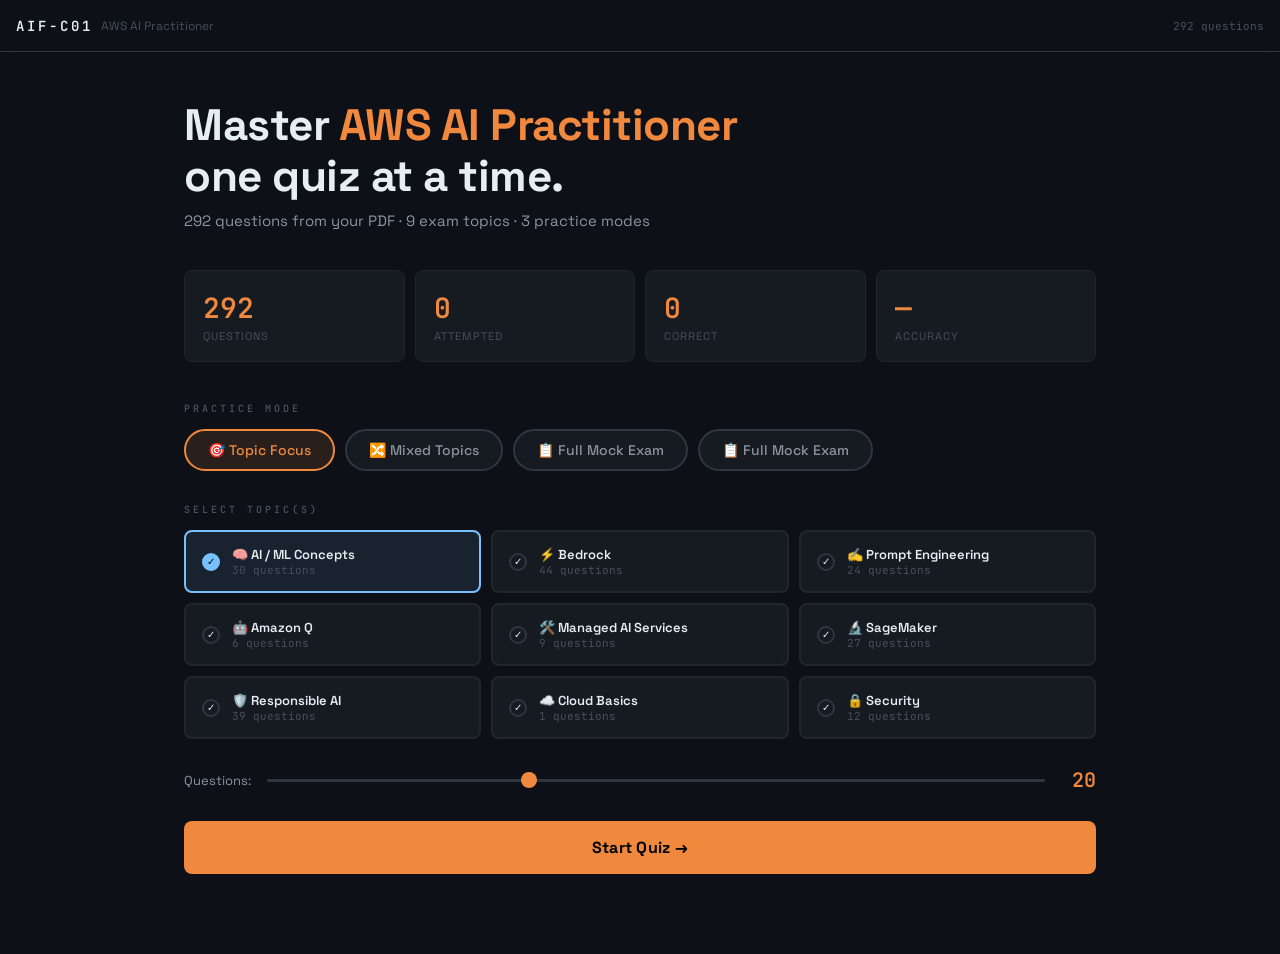
==== index.html @ 68d5592b "Add All the files" ====
<!DOCTYPE html>
<html lang="en">

<head>
  <meta charset="UTF-8">
  <meta name="viewport" content="width=device-width, initial-scale=1.0">
  <title>AWS AIF-C01 Quiz Platform</title>
  <link
    href="https://fonts.googleapis.com/css2?family=Space+Grotesk:wght@300;400;500;600;700&family=JetBrains+Mono:wght@400;600&display=swap"
    rel="stylesheet">
  <link href="/index.css" rel="stylesheet">
</head>

<body>

  <!-- Loading Screen -->
  <div id="loadingScreen">
    <div class="loader-ring"></div>
    <div class="loader-text">LOADING QUESTIONS...</div>
    <div id="loadError" class="loader-error hidden"></div>
  </div>

  <div id="appRoot" class="hidden">

    <div class="topbar">
      <div class="topbar-logo">AIF-C01</div>
      <span style="font-size:12px;color:var(--text3)">AWS AI Practitioner</span>
      <div class="topbar-sep"></div>
      <div class="topbar-qcount" id="topbarQCount"></div>
      <div class="topbar-stat" id="globalStat" style="display:none">
        Session <b id="globalPct">—</b>
      </div>
    </div>

    <!-- HOME -->
    <div id="homeScreen" class="screen active">
      <div class="home-wrap">
        <div class="home-headline">Master <span>AWS AI Practitioner</span><br>one quiz at a time.</div>
        <div class="home-sub" id="homeSubtitle">Loading questions...</div>

        <div class="stats-row">
          <div class="stat-tile">
            <div class="stat-num" id="sTotalQ">—</div>
            <div class="stat-lbl">Questions</div>
          </div>
          <div class="stat-tile">
            <div class="stat-num" id="sAttempted">0</div>
            <div class="stat-lbl">Attempted</div>
          </div>
          <div class="stat-tile">
            <div class="stat-num" id="sCorrect">0</div>
            <div class="stat-lbl">Correct</div>
          </div>
          <div class="stat-tile">
            <div class="stat-num" id="sAccuracy">—</div>
            <div class="stat-lbl">Accuracy</div>
          </div>
        </div>

        <div class="section-label">Practice Mode</div>
        <div class="modes">
          <div class="mode-pill on" data-mode="topic" onclick="pickMode(this)">🎯 Topic Focus</div>
          <div class="mode-pill" data-mode="mixed" onclick="pickMode(this)">🔀 Mixed Topics</div>
          <div class="mode-pill" data-mode="full" onclick="pickMode(this)">📋 Full Mock Exam</div>
          <div class="mode-pill" onclick="showAllQuestions()">📋 Full Mock Exam</div>
        </div>

        <div id="topicBlock">
          <div class="section-label">Select Topic(s)</div>
          <div class="topics-grid" id="topicsGrid"></div>
        </div>

        <div class="count-row">
          <div class="count-lbl">Questions:</div>
          <input type="range" id="qSlider" min="5" max="50" value="20" oninput="setCount(this.value)">
          <div class="count-val" id="qVal">20</div>
        </div>

        <button class="btn-start" id="startBtn" onclick="startQuiz()">Start Quiz →</button>
      </div>
    </div>

    <!-- QUIZ -->
    <div id="quizScreen" class="screen">
      <div class="quiz-wrap">
        <div class="qz-header">
          <div class="qz-progress" id="qzProg">Q 1 / 20</div>
          <div class="qz-tag" id="qzTag">Topic</div>
          <div class="qz-timer" id="qzTimer"></div>
          <button class="btn-quit" onclick="quitQuiz()">✕ Quit</button>
        </div>
        <div class="pbar">
          <div class="pbar-fill" id="pbarFill" style="width:0%"></div>
        </div>
        <div class="q-badge" id="qBadge">QUESTION 01</div>
        <div class="q-card" id="qCard"></div>
        <div class="opts" id="optsDiv"></div>
        <div class="feedback" id="fbDiv"></div>
        <button class="btn-next" id="nextBtn" onclick="next()">Next →</button>
        <div class="clearfix"></div>
      </div>
    </div>

    <!-- RESULTS -->
    <div id="resultsScreen" class="screen">
      <div class="results-wrap">
        <div class="r-hero">
          <div class="r-pct" id="rPct">0%</div>
          <div class="r-subtitle" id="rSub">0 correct out of 0</div>
          <div class="r-title" id="rTitle">—</div>
        </div>
        <div class="r-grid">
          <div class="r-tile">
            <div class="r-tile-num" id="rC" style="color:var(--green)">0</div>
            <div class="r-tile-lbl">Correct</div>
          </div>
          <div class="r-tile">
            <div class="r-tile-num" id="rW" style="color:var(--red)">0</div>
            <div class="r-tile-lbl">Wrong</div>
          </div>
          <div class="r-tile">
            <div class="r-tile-num" id="rT" style="color:var(--text2)">0</div>
            <div class="r-tile-lbl">Total</div>
          </div>
        </div>
        <div class="topic-bars" id="topicBars"></div>
        <div class="r-btns">
          <button class="btn-sec" onclick="showReview()">📖 Review Answers</button>
          <button class="btn-pri" onclick="goHome()">← Home</button>
        </div>
        <div class="review-panel hidden" id="reviewPanel">
          <button class="btn-toggle" onclick="toggleReview()">▲ Hide Review</button>
          <div id="reviewItems"></div>
        </div>
      </div>
    </div>
    <!-- REVISION SCREEN -->
    <div id="revisionScreen" class="screen">
      <div class="results-wrap">
        <div class="rev-header">
          <div>
            <div class="r-title" style="margin-bottom:4px">📖 Revision — All Questions</div>
            <div id="revSubtitle" style="font-size:13px;color:var(--text3)"></div>
          </div>
          <button class="btn-pri" onclick="goHome()">← Home</button>
        </div>
        <div id="allQuestions"></div>
      </div>
    </div>

  </div><!-- #appRoot -->

  <!-- QUIT MODAL -->
  <div class="modal-overlay hidden" id="quitModal">
    <div class="modal-box">
      <div class="modal-icon">⚠️</div>
      <div class="modal-title">Quit this quiz?</div>
      <div class="modal-sub">Your current progress won't be saved to your session stats.</div>
      <div class="modal-btns">
        <button class="modal-cancel" onclick="closeQuitModal()">Keep Going</button>
        <button class="modal-confirm" onclick="confirmQuit()">Yes, Quit</button>
      </div>
    </div>
  </div>

  <script>
    const TOPICS = [
      "AI / ML Concepts", "Bedrock", "Prompt Engineering", "Amazon Q",
      "Managed AI Services", "SageMaker", "Responsible AI", "Cloud Basics", "Security"
    ];
    const T_ICON = {
      "AI / ML Concepts": "🧠", "Bedrock": "⚡", "Prompt Engineering": "✍️",
      "Amazon Q": "🤖", "Managed AI Services": "🛠️", "SageMaker": "🔬",
      "Responsible AI": "🛡️", "Cloud Basics": "☁️", "Security": "🔒"
    };

    let ALL = [];
    let mode = "topic", selTopics = [], qCount = 20;
    let quiz = [], idx = 0, score = 0, answers = [];
    let timer = null, timeLeft = 0;

    // ── LOAD questions.json ──
    async function loadQuestions() {
      try {
        const res = await fetch("questions1.json");
        if (!res.ok) throw new Error(`HTTP ${res.status}`);
        ALL = await res.json();
        // Validate basic structure
        if (!Array.isArray(ALL) || ALL.length === 0) throw new Error("questions.json is empty or invalid");
        onLoaded();
      } catch (err) {
        document.getElementById("loadError").classList.remove("hidden");
        document.getElementById("loadError").innerHTML =
          `<strong>Could not load questions.json</strong><br>${err.message}<br><br>
       Make sure <code>questions.json</code> is in the same folder as <code>index.html</code>.`;
        document.querySelector(".loader-ring").style.display = "none";
        document.querySelector(".loader-text").style.display = "none";
      }
    }

    function onLoaded() {
      document.getElementById("loadingScreen").style.display = "none";
      document.getElementById("appRoot").classList.remove("hidden");
      const total = ALL.length;
      document.getElementById("sTotalQ").textContent = total;
      document.getElementById("homeSubtitle").textContent =
        total + " questions from your PDF · 9 exam topics · 3 practice modes";
      document.getElementById("topbarQCount").textContent = total + " questions";
      buildTopicGrid();
      loadStats();
      // default select first topic
      const first = document.querySelector(".topic-tile");
      if (first) { first.classList.add("on"); selTopics = [first.dataset.topic]; }
      updateStart();
    }

    function buildTopicGrid() {
      const g = document.getElementById("topicsGrid");
      g.innerHTML = TOPICS.map(t => {
        const cnt = ALL.filter(q => q.topic === t).length;
        return `<div class="topic-tile" data-topic="${t}" onclick="toggleTopic(this)">
      <div class="t-check">✓</div>
      <div class="t-info">
        <div class="t-name">${T_ICON[t]} ${t}</div>
        <div class="t-count">${cnt} questions</div>
      </div>
    </div>`;
      }).join("");
    }

    function loadStats() {
      const d = JSON.parse(localStorage.getItem("aif_v2") || "{}");
      const att = d.att || 0, cor = d.cor || 0;
      document.getElementById("sAttempted").textContent = att;
      document.getElementById("sCorrect").textContent = cor;
      if (att > 0) {
        const pct = Math.round(cor / att * 100) + "%";
        document.getElementById("sAccuracy").textContent = pct;
        document.getElementById("globalStat").style.display = "";
        document.getElementById("globalPct").textContent = pct;
      }
    }

    function saveStats(cor, tot) {
      const d = JSON.parse(localStorage.getItem("aif_v2") || "{}");
      d.att = (d.att || 0) + tot;
      d.cor = (d.cor || 0) + cor;
      localStorage.setItem("aif_v2", JSON.stringify(d));
    }

    function pickMode(el) {
      document.querySelectorAll(".mode-pill").forEach(p => p.classList.remove("on"));
      el.classList.add("on");
      mode = el.dataset.mode;
      const tb = document.getElementById("topicBlock");
      const sl = document.getElementById("qSlider");
      if (mode === "full") {
        tb.style.display = "none";
        selTopics = [...TOPICS];
        const max = Math.min(ALL.length, 65);
        sl.max = max; sl.value = max; setCount(max);
      } else {
        tb.style.display = "";
        sl.max = 50;
        if (parseInt(sl.value) > 50) { sl.value = 50; setCount(50); }
        if (mode === "mixed") {
          document.querySelectorAll(".topic-tile").forEach((t, i) => t.classList.toggle("on", i < 3));
          selTopics = TOPICS.slice(0, 3);
        }
      }
      updateStart();
    }

    function toggleTopic(el) {
      if (mode === "topic") {
        document.querySelectorAll(".topic-tile").forEach(t => t.classList.remove("on"));
        el.classList.add("on");
        selTopics = [el.dataset.topic];
      } else {
        el.classList.toggle("on");
        selTopics = Array.from(document.querySelectorAll(".topic-tile.on")).map(t => t.dataset.topic);
        if (!selTopics.length) { el.classList.add("on"); selTopics = [el.dataset.topic]; }
        if (mode === "mixed" && selTopics.length > 3) {
          el.classList.remove("on");
          selTopics = Array.from(document.querySelectorAll(".topic-tile.on")).map(t => t.dataset.topic);
        }
      }
      updateStart();
    }

    function setCount(v) { document.getElementById("qVal").textContent = v; qCount = parseInt(v); }
    function updateStart() { document.getElementById("startBtn").disabled = selTopics.length === 0; }

    function shuffle(a) {
      const r = [...a];
      for (let i = r.length - 1; i > 0; i--) {
        const j = Math.floor(Math.random() * (i + 1));
        [r[i], r[j]] = [r[j], r[i]];
      }
      return r;
    }

    function startQuiz() {
      let pool = ALL.filter(q => selTopics.includes(q.topic));
      pool = shuffle(pool).slice(0, qCount);
      if (!pool.length) { alert("No questions for selected topics!"); return; }
      quiz = pool; idx = 0; score = 0; answers = [];
      show("quizScreen");
      if (mode === "full") {
        timeLeft = quiz.length * 90;
        document.getElementById("qzTimer").style.display = "";
        startTimer();
      } else {
        document.getElementById("qzTimer").style.display = "none";
      }
      renderQ();
    }

    function startTimer() {
      clearInterval(timer);
      renderTimer();
      timer = setInterval(() => {
        timeLeft--;
        renderTimer();
        if (timeLeft <= 0) { clearInterval(timer); finishQuiz(); }
      }, 1000);
    }

    function renderTimer() {
      const m = Math.floor(timeLeft / 60), s = timeLeft % 60;
      const el = document.getElementById("qzTimer");
      el.textContent = `⏱ ${m}:${String(s).padStart(2, "0")}`;
      el.className = "qz-timer" + (timeLeft < 60 ? " warn" : "");
    }

    function renderQ() {
      const q = quiz[idx];
      const tot = quiz.length;
      document.getElementById("qzProg").textContent = `Q ${idx + 1} / ${tot}`;
      document.getElementById("qzTag").textContent = q.topic;
      document.getElementById("qBadge").textContent = `QUESTION ${String(idx + 1).padStart(2, "0")}`;
      document.getElementById("qCard").textContent = q.question;
      document.getElementById("pbarFill").style.width = (idx / tot * 100) + "%";
      document.getElementById("fbDiv").className = "feedback";
      document.getElementById("fbDiv").innerHTML = "";
      document.getElementById("nextBtn").className = "btn-next";
      const opts = document.getElementById("optsDiv");
      opts.innerHTML = Object.entries(q.options).map(([k, v]) =>
        `<div class="opt" data-k="${k}" onclick="pick(this,'${k}')">
       <div class="opt-key">${k}</div><div>${v}</div>
     </div>`
      ).join("");
    }

    function pick(el, key) {
      if (el.classList.contains("locked")) return;
      const q = quiz[idx];
      const correct = key === q.answer;
      if (correct) score++;
      document.querySelectorAll(".opt").forEach(o => o.classList.add("locked"));
      document.querySelectorAll(".opt").forEach(o => {
        if (o.dataset.k === q.answer) o.classList.add("correct");
      });
      if (!correct) el.classList.add("wrong");
      const fb = document.getElementById("fbDiv");
      if (correct) {
        fb.className = "feedback ok show";
        fb.innerHTML = "<strong>✓ Correct!</strong>";
      } else {
        fb.className = "feedback bad show";
        fb.innerHTML = `<strong>✗ Incorrect.</strong> Correct answer: <strong>${q.answer}) ${q.options[q.answer]}</strong>`;
      }
      answers.push({ q, selected: key, correct });
      const nb = document.getElementById("nextBtn");
      nb.className = "btn-next show";
      nb.textContent = idx < quiz.length - 1 ? "Next →" : "Finish →";
    }

    function next() {
      idx++;
      if (idx >= quiz.length) finishQuiz();
      else renderQ();
    }

    function quitQuiz() { document.getElementById("quitModal").classList.remove("hidden"); }
    function closeQuitModal() { document.getElementById("quitModal").classList.add("hidden"); }
    function confirmQuit() {
      document.getElementById("quitModal").classList.add("hidden");
      clearInterval(timer);
      goHome();
    }

    function finishQuiz() {
      clearInterval(timer);
      const tot = answers.length;
      const cor = answers.filter(a => a.correct).length;
      saveStats(cor, tot);
      renderResults(cor, tot);
    }

    function renderResults(cor, tot) {
      show("resultsScreen");
      const pct = tot > 0 ? Math.round(cor / tot * 100) : 0;
      const pctEl = document.getElementById("rPct");
      pctEl.textContent = pct + "%";
      pctEl.style.color = pct >= 70 ? "var(--green)" : pct >= 50 ? "var(--orange)" : "var(--red)";
      document.getElementById("rSub").textContent = `${cor} correct out of ${tot}`;
      let title = "";
      if (pct >= 80) title = "🏆 Outstanding! You're exam-ready.";
      else if (pct >= 70) title = "✅ Great work! Almost there.";
      else if (pct >= 50) title = "📚 Good effort — review weak areas.";
      else title = "💪 Keep going! Study the review below.";
      document.getElementById("rTitle").textContent = title;
      document.getElementById("rC").textContent = cor;
      document.getElementById("rW").textContent = tot - cor;
      document.getElementById("rT").textContent = tot;
      const ts = {};
      answers.forEach(a => {
        const t = a.q.topic;
        if (!ts[t]) ts[t] = { c: 0, t: 0 };
        ts[t].t++; if (a.correct) ts[t].c++;
      });
      document.getElementById("topicBars").innerHTML =
        `<div class="section-label" style="margin-bottom:12px">By Topic</div>` +
        Object.entries(ts).map(([t, s]) => {
          const p = Math.round(s.c / s.t * 100);
          const col = p >= 70 ? "var(--green)" : p >= 50 ? "var(--orange)" : "var(--red)";
          return `<div class="tbar-row">
        <div class="tbar-name">${T_ICON[t] || ""} ${t} (${s.c}/${s.t})</div>
        <div class="tbar-bg"><div class="tbar-fill" style="width:${p}%;background:${col}"></div></div>
        <div class="tbar-pct" style="color:${col}">${p}%</div>
      </div>`;
        }).join("");
      document.getElementById("reviewPanel").classList.add("hidden");
    }

    function showReview() {
      const panel = document.getElementById("reviewPanel");
      panel.classList.remove("hidden");
      document.getElementById("reviewItems").innerHTML = answers.map((a, i) => `
    <div class="review-item ${a.correct ? "ok" : "bad"}">
      <div class="ri-q"><strong>Q${i + 1}.</strong> ${a.q.question}</div>
      <div class="ri-a">
        ${!a.correct ? `<div class="ri-wrong">✗ Your answer: ${a.selected}) ${a.q.options[a.selected] || ""}</div>` : ""}
        <div class="ri-right">✓ Correct: ${a.q.answer}) ${a.q.options[a.q.answer]}</div>
      </div>
    </div>`
      ).join("");
      panel.scrollIntoView({ behavior: "smooth" });
    }

    function toggleReview() {
      const items = document.getElementById("reviewItems");
      const btn = document.querySelector(".btn-toggle");
      items.classList.toggle("hidden");
      btn.textContent = items.classList.contains("hidden") ? "▼ Show Review" : "▲ Hide Review";
    }

    function goHome() { clearInterval(timer); show("homeScreen"); loadStats(); }

    function show(id) {
      document.querySelectorAll(".screen").forEach(s => s.classList.remove("active"));
      document.getElementById(id).classList.add("active");
    }

    function showAllQuestions() {
      show("revisionScreen");
      document.getElementById("revSubtitle").textContent = ALL.length + " questions · correct answers highlighted";
      const div = document.getElementById("allQuestions");
      div.innerHTML = ALL.map((q, i) => {
        const opts = Object.entries(q.options).map(([k, v]) => {
          const isCorrect = k === q.answer;
          return `<div class="rev-opt ${isCorrect ? 'rev-correct' : ''}">
        <div class="opt-key" style="${isCorrect ? 'color:var(--green)' : ''}">${k}</div>
        <div>${v}</div>
      </div>`;
        }).join("");

        return `<div class="rev-card">
      <div class="rev-meta">
        <span class="rev-num">Q${i + 1}</span>
        <span class="rev-topic">${T_ICON[q.topic] || ''} ${q.topic}</span>
      </div>
      <div class="rev-question">${q.question}</div>
      <div class="rev-opts">${opts}</div>
    </div>`;
      }).join("");
    }

    // Start by loading the external JSON
    loadQuestions();
  </script>
</body>

</html>
---- index.css ----
:root {
  --bg: #0d1117;
  --card: #161b22;
  --card2: #1c2333;
  --border: #30363d;
  --border2: #21262d;
  --orange: #f0883e;
  --orange-dim: rgba(240,136,62,0.12);
  --cyan: #79c0ff;
  --cyan-dim: rgba(121,192,255,0.1);
  --green: #56d364;
  --green-dim: rgba(86,211,100,0.1);
  --red: #f85149;
  --red-dim: rgba(248,81,73,0.1);
  --yellow: #e3b341;
  --purple: #bc8cff;
  --text: #e6edf3;
  --text2: #8b949e;
  --text3: #484f58;
  --r: 8px;
}
* { box-sizing: border-box; margin: 0; padding: 0; }
body {
  background: var(--bg);
  color: var(--text);
  font-family: 'Space Grotesk', sans-serif;
  min-height: 100vh;
  font-size: 15px;
}

/* ───── LOADING ───── */
#loadingScreen {
  position: fixed; inset: 0; z-index: 999;
  background: var(--bg);
  display: flex; flex-direction: column;
  align-items: center; justify-content: center; gap: 16px;
}
.loader-ring {
  width: 48px; height: 48px;
  border: 3px solid var(--border);
  border-top-color: var(--orange);
  border-radius: 50%;
  animation: spin .8s linear infinite;
}
@keyframes spin { to { transform: rotate(360deg); } }
.loader-text { font-family: 'JetBrains Mono', monospace; font-size: 12px; color: var(--text3); letter-spacing: 2px; }
.loader-error { color: var(--red); font-size: 14px; text-align: center; max-width: 320px; line-height: 1.6; }

/* ───── TOPBAR ───── */
.topbar {
  position: sticky; top: 0; z-index: 50;
  background: rgba(13,17,23,0.92);
  backdrop-filter: blur(12px);
  border-bottom: 1px solid var(--border2);
  padding: 0 24px;
  height: 52px;
  display: flex; align-items: center; gap: 12px;
}
.topbar-logo {
  font-family: 'JetBrains Mono', monospace;
  font-size: 12px; font-weight: 600;
  color: var(--orange);
  letter-spacing: 3px;
  text-transform: uppercase;
}
.topbar-sep { flex: 1; }
.topbar-stat {
  font-family: 'JetBrains Mono', monospace;
  font-size: 11px; color: var(--text3);
  background: var(--card);
  border: 1px solid var(--border2);
  padding: 5px 10px; border-radius: 5px;
}
.topbar-stat b { color: var(--orange); }
.topbar-qcount {
  font-family: 'JetBrains Mono', monospace;
  font-size: 11px; color: var(--text3);
}

/* ───── SCREENS ───── */
.screen { display: none; }
.screen.active { display: block; }

/* ───── HOME ───── */
.home-wrap { max-width: 960px; margin: 0 auto; padding: 48px 24px 80px; }
.home-headline {
  font-size: clamp(28px, 5vw, 44px);
  font-weight: 700; line-height: 1.15;
  margin-bottom: 10px; letter-spacing: -0.5px;
}
.home-headline span { color: var(--orange); }
.home-sub { color: var(--text2); font-size: 15px; margin-bottom: 40px; }

.section-label {
  font-family: 'JetBrains Mono', monospace;
  font-size: 10px; font-weight: 600;
  color: var(--text3);
  text-transform: uppercase; letter-spacing: 3px;
  margin-bottom: 14px;
}

.stats-row { display: grid; grid-template-columns: repeat(4,1fr); gap: 10px; margin-bottom: 40px; }
.stat-tile { background: var(--card); border: 1px solid var(--border2); border-radius: var(--r); padding: 18px; }
.stat-num { font-family: 'JetBrains Mono', monospace; font-size: 28px; font-weight: 600; color: var(--orange); }
.stat-lbl { font-size: 11px; color: var(--text3); text-transform: uppercase; letter-spacing: 1px; margin-top: 3px; }

.modes { display: flex; gap: 10px; margin-bottom: 32px; flex-wrap: wrap; }
.mode-pill {
  background: var(--card); border: 2px solid var(--border);
  border-radius: 50px; padding: 10px 22px;
  cursor: pointer; font-size: 14px; font-weight: 500;
  transition: all .18s; display: flex; align-items: center; gap: 8px;
  color: var(--text2);
}
.mode-pill:hover { border-color: var(--orange); color: var(--text); }
.mode-pill.on { border-color: var(--orange); background: var(--orange-dim); color: var(--orange); }

.topics-grid { display: grid; grid-template-columns: repeat(3,1fr); gap: 10px; margin-bottom: 28px; }
.topic-tile {
  background: var(--card); border: 2px solid var(--border2);
  border-radius: var(--r); padding: 14px 16px;
  cursor: pointer; transition: all .18s;
  display: flex; align-items: center; gap: 12px;
}
.topic-tile:hover { border-color: var(--cyan); }
.topic-tile.on { border-color: var(--cyan); background: var(--cyan-dim); }
.topic-tile.on .t-check { background: var(--cyan); border-color: var(--cyan); color: #000; }
.t-check {
  width: 18px; height: 18px; border-radius: 50%;
  border: 2px solid var(--border); flex-shrink: 0;
  font-size: 10px; display: flex; align-items: center; justify-content: center;
  transition: all .18s;
}
.t-info { flex: 1; min-width: 0; }
.t-name { font-size: 13px; font-weight: 600; }
.t-count { font-size: 11px; color: var(--text3); font-family: 'JetBrains Mono', monospace; }

.count-row { display: flex; align-items: center; gap: 16px; margin-bottom: 28px; }
.count-lbl { font-size: 13px; color: var(--text2); white-space: nowrap; }
input[type=range] {
  flex: 1; -webkit-appearance: none; height: 3px;
  background: var(--border); border-radius: 2px; outline: none;
}
input[type=range]::-webkit-slider-thumb {
  -webkit-appearance: none; width: 16px; height: 16px;
  background: var(--orange); border-radius: 50%; cursor: pointer;
}
.count-val { font-family: 'JetBrains Mono', monospace; font-size: 20px; font-weight: 600; color: var(--orange); min-width: 35px; text-align: right; }

.btn-start {
  width: 100%; background: var(--orange); color: #000;
  border: none; padding: 16px; border-radius: var(--r);
  font-family: 'Space Grotesk', sans-serif;
  font-size: 16px; font-weight: 700;
  cursor: pointer; transition: all .18s; letter-spacing: 0.3px;
}
.btn-start:hover { filter: brightness(1.1); transform: translateY(-1px); }
.btn-start:disabled { background: var(--border); color: var(--text3); cursor: not-allowed; transform: none; filter: none; }

/* ───── QUIZ ───── */
.quiz-wrap { max-width: 740px; margin: 0 auto; padding: 32px 24px 80px; }

.qz-header { display: flex; align-items: center; gap: 12px; margin-bottom: 20px; }
.qz-progress { font-family: 'JetBrains Mono', monospace; font-size: 12px; color: var(--text2); }
.qz-tag {
  background: var(--cyan-dim); border: 1px solid var(--cyan);
  color: var(--cyan); font-size: 10px; font-weight: 600;
  padding: 3px 10px; border-radius: 20px;
  text-transform: uppercase; letter-spacing: 1px;
  max-width: 200px; overflow: hidden; text-overflow: ellipsis; white-space: nowrap;
}
.qz-timer { font-family: 'JetBrains Mono', monospace; font-size: 12px; color: var(--cyan); display: none; }
.qz-timer.warn { color: var(--red); }
.btn-quit {
  margin-left: auto; background: transparent;
  border: 1px solid var(--border2); color: var(--text3);
  padding: 5px 12px; border-radius: 5px; cursor: pointer;
  font-size: 12px; font-family: 'Space Grotesk', sans-serif;
  transition: all .15s;
}
.btn-quit:hover { border-color: var(--red); color: var(--red); }

.pbar { height: 2px; background: var(--border2); border-radius: 1px; margin-bottom: 28px; overflow: hidden; }
.pbar-fill { height: 100%; background: linear-gradient(90deg, var(--cyan), var(--orange)); border-radius: 1px; transition: width .4s ease; }

.q-badge { font-family: 'JetBrains Mono', monospace; font-size: 10px; color: var(--orange); letter-spacing: 2px; text-transform: uppercase; margin-bottom: 12px; }
.q-card {
  background: var(--card); border: 1px solid var(--border);
  border-left: 3px solid var(--orange);
  border-radius: var(--r); padding: 24px;
  font-size: 16px; line-height: 1.7; margin-bottom: 24px;
}

.opts { display: flex; flex-direction: column; gap: 9px; }
.opt {
  background: var(--card); border: 2px solid var(--border2);
  border-radius: var(--r); padding: 14px 18px;
  cursor: pointer; display: flex; align-items: flex-start; gap: 14px;
  transition: all .15s; line-height: 1.55;
}
.opt:hover:not(.locked) { border-color: var(--cyan); background: var(--cyan-dim); }
.opt-key { font-family: 'JetBrains Mono', monospace; font-size: 12px; font-weight: 600; color: var(--text3); min-width: 18px; padding-top: 2px; }
.opt.correct { border-color: var(--green) !important; background: var(--green-dim) !important; }
.opt.correct .opt-key { color: var(--green); }
.opt.wrong { border-color: var(--red) !important; background: var(--red-dim) !important; }
.opt.wrong .opt-key { color: var(--red); }
.opt.locked { cursor: default; }

.feedback { margin-top: 16px; padding: 14px 18px; border-radius: var(--r); font-size: 14px; line-height: 1.6; display: none; }
.feedback.show { display: block; }
.feedback.ok { background: var(--green-dim); border: 1px solid var(--green); color: #7ee787; }
.feedback.bad { background: var(--red-dim); border: 1px solid var(--red); color: #ffa198; }

.btn-next {
  margin-top: 20px; float: right; display: none;
  background: var(--orange); color: #000; border: none;
  padding: 12px 28px; border-radius: var(--r);
  font-family: 'Space Grotesk', sans-serif;
  font-size: 14px; font-weight: 700; cursor: pointer; transition: all .18s;
}
.btn-next.show { display: block; }
.btn-next:hover { filter: brightness(1.1); }
.clearfix { clear: both; }

/* ───── RESULTS ───── */
.results-wrap { max-width: 740px; margin: 0 auto; padding: 48px 24px 80px; }
.r-hero { text-align: center; margin-bottom: 44px; }
.r-pct { font-family: 'JetBrains Mono', monospace; font-size: 80px; font-weight: 600; line-height: 1; margin-bottom: 6px; }
.r-subtitle { font-size: 13px; color: var(--text2); margin-bottom: 12px; }
.r-title { font-size: 20px; font-weight: 600; }

.r-grid { display: grid; grid-template-columns: repeat(3,1fr); gap: 12px; margin-bottom: 36px; }
.r-tile { background: var(--card); border: 1px solid var(--border2); border-radius: var(--r); padding: 20px; text-align: center; }
.r-tile-num { font-family: 'JetBrains Mono', monospace; font-size: 30px; font-weight: 600; margin-bottom: 4px; }
.r-tile-lbl { font-size: 11px; color: var(--text3); text-transform: uppercase; letter-spacing: 1px; }

.topic-bars { margin-bottom: 36px; }
.tbar-row { display: flex; align-items: center; gap: 12px; margin-bottom: 10px; }
.tbar-name { font-size: 12px; color: var(--text2); min-width: 180px; white-space: nowrap; overflow: hidden; text-overflow: ellipsis; }
.tbar-bg { flex: 1; height: 6px; background: var(--border2); border-radius: 3px; overflow: hidden; }
.tbar-fill { height: 100%; border-radius: 3px; transition: width .8s ease; }
.tbar-pct { font-family: 'JetBrains Mono', monospace; font-size: 11px; min-width: 36px; text-align: right; }

.r-btns { display: flex; gap: 10px; }
.btn-sec {
  flex: 1; background: transparent; border: 2px solid var(--border);
  color: var(--text2); padding: 13px; border-radius: var(--r);
  font-family: 'Space Grotesk', sans-serif; font-size: 14px; font-weight: 600;
  cursor: pointer; transition: all .18s;
}
.btn-sec:hover { border-color: var(--orange); color: var(--orange); }
.btn-pri {
  flex: 1; background: var(--orange); color: #000; border: none;
  padding: 13px; border-radius: var(--r);
  font-family: 'Space Grotesk', sans-serif; font-size: 14px; font-weight: 700;
  cursor: pointer; transition: all .18s;
}
.btn-pri:hover { filter: brightness(1.1); }

.review-panel { margin-top: 28px; }
.review-item {
  background: var(--card); border: 1px solid var(--border2);
  border-left: 3px solid var(--border);
  border-radius: var(--r); padding: 18px; margin-bottom: 10px;
}
.review-item.ok { border-left-color: var(--green); }
.review-item.bad { border-left-color: var(--red); }
.ri-q { font-size: 14px; line-height: 1.6; margin-bottom: 10px; }
.ri-a { font-family: 'JetBrains Mono', monospace; font-size: 12px; }
.ri-wrong { color: var(--red); margin-bottom: 3px; }
.ri-right { color: var(--green); }

.btn-toggle {
  width: 100%; background: transparent; border: 1px solid var(--border);
  color: var(--text2); padding: 10px; border-radius: var(--r);
  font-family: 'Space Grotesk', sans-serif; font-size: 13px;
  cursor: pointer; margin-top: 24px; margin-bottom: 16px; transition: all .18s;
}
.btn-toggle:hover { border-color: var(--cyan); color: var(--cyan); }

/* ───── MODAL ───── */
.modal-overlay {
  position: fixed; inset: 0; z-index: 200;
  background: rgba(0,0,0,0.7);
  display: flex; align-items: center; justify-content: center;
  backdrop-filter: blur(4px);
}
.modal-box {
  background: var(--card); border: 1px solid var(--border);
  border-radius: 12px; padding: 32px 28px; max-width: 360px; width: 90%;
  text-align: center;
}
.modal-icon { font-size: 32px; margin-bottom: 12px; }
.modal-title { font-size: 17px; font-weight: 700; margin-bottom: 8px; }
.modal-sub { font-size: 13px; color: var(--text2); margin-bottom: 24px; line-height: 1.5; }
.modal-btns { display: flex; gap: 10px; }
.modal-cancel {
  flex: 1; background: transparent; border: 2px solid var(--border);
  color: var(--text2); padding: 11px; border-radius: var(--r);
  font-family: 'Space Grotesk', sans-serif; font-size: 14px; font-weight: 600;
  cursor: pointer; transition: all .15s;
}
.modal-cancel:hover { border-color: var(--text2); color: var(--text); }
.modal-confirm {
  flex: 1; background: var(--red); color: #fff; border: none;
  padding: 11px; border-radius: var(--r);
  font-family: 'Space Grotesk', sans-serif; font-size: 14px; font-weight: 700;
  cursor: pointer; transition: all .15s;
}
.modal-confirm:hover { filter: brightness(1.15); }

.hidden { display: none !important; }

@media(max-width:640px){
  .stats-row { grid-template-columns: repeat(2,1fr); }
  .topics-grid { grid-template-columns: repeat(2,1fr); }
  .modes { flex-direction: column; }
  .r-pct { font-size: 56px; }
  .r-grid { grid-template-columns: repeat(2,1fr); }
}

/* ── Revision Screen ── */
.rev-header {
  display: flex;
  align-items: flex-start;
  justify-content: space-between;
  margin-bottom: 24px;
  gap: 12px;
}

.rev-card {
  background: var(--card);
  border: 1px solid var(--border);
  border-radius: 14px;
  padding: 20px 22px;
  margin-bottom: 16px;
}

.rev-meta {
  display: flex;
  align-items: center;
  gap: 10px;
  margin-bottom: 10px;
}

.rev-num {
  font-family: 'JetBrains Mono', monospace;
  font-size: 11px;
  font-weight: 600;
  color: var(--accent);
  background: color-mix(in srgb, var(--accent) 12%, transparent);
  border: 1px solid color-mix(in srgb, var(--accent) 25%, transparent);
  border-radius: 6px;
  padding: 2px 8px;
  letter-spacing: 0.05em;
}

.rev-topic {
  font-size: 12px;
  color: var(--text3);
  background: var(--bg2);
  border: 1px solid var(--border);
  border-radius: 6px;
  padding: 2px 10px;
}

.rev-question {
  font-size: 15px;
  font-weight: 500;
  color: var(--text1);
  line-height: 1.55;
  margin-bottom: 14px;
}

.rev-opts {
  display: flex;
  flex-direction: column;
  gap: 7px;
}

.rev-opt {
  display: flex;
  align-items: flex-start;
  gap: 10px;
  font-size: 13.5px;
  color: var(--text2);
  padding: 8px 10px;
  border-radius: 8px;
  border: 1px solid transparent;
  line-height: 1.45;
}

.rev-opt.rev-correct {
  background: color-mix(in srgb, var(--green) 10%, transparent);
  border-color: color-mix(in srgb, var(--green) 30%, transparent);
  color: var(--text1);
  font-weight: 500;
}

.topbar {
  display: flex;
  align-items: center;
  gap: 8px;
  padding: 0 16px;
  height: 52px;
  background: var(--bg1);
  border-bottom: 1px solid var(--border);
  position: sticky;
  top: 0;
  z-index: 100;
  overflow: hidden;
}

.topbar-logo {
  font-family: 'JetBrains Mono', monospace;
  font-size: 14px;
  font-weight: 600;
  color: var(--accent);
  white-space: nowrap;
}

.topbar-sep {
  flex: 1;
}

.topbar-qcount {
  font-size: 11px;
  color: var(--text3);
  white-space: nowrap;
}

.topbar-stat {
  font-size: 11px;
  color: var(--text3);
  white-space: nowrap;
}

/* hide subtitle text on small screens */
@media (max-width: 400px) {
  .topbar > span {
    display: none;
  }
  .topbar-qcount {
    display: none;
  }
}
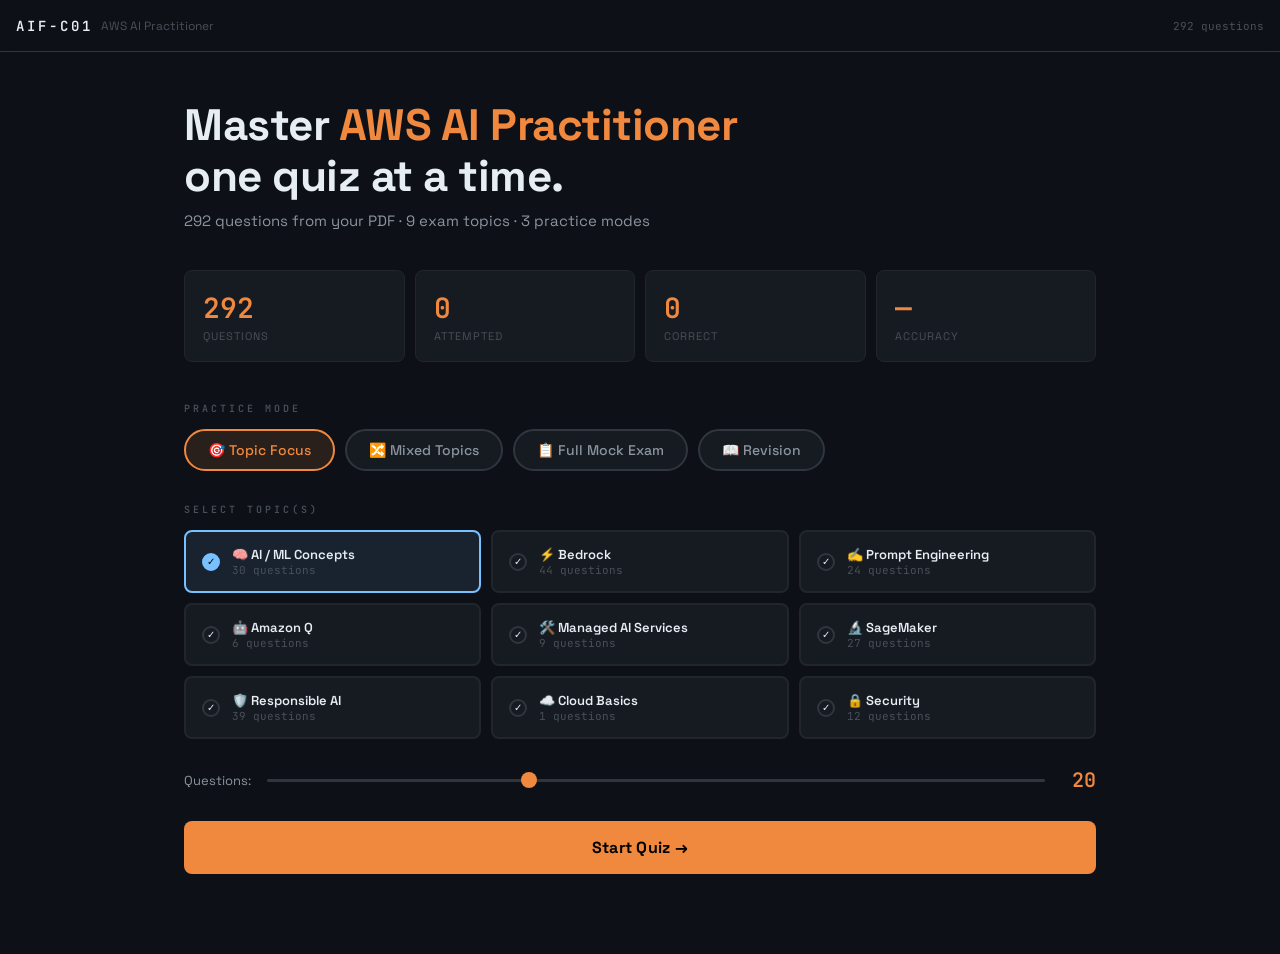
==== commit e919e9e1: "Updated Revision Button" ====
--- a/index.html
+++ b/index.html
@@ -8,7 +8,7 @@
   <link
     href="https://fonts.googleapis.com/css2?family=Space+Grotesk:wght@300;400;500;600;700&family=JetBrains+Mono:wght@400;600&display=swap"
     rel="stylesheet">
-  <link href="/index.css" rel="stylesheet">
+  <link href="index.css" rel="stylesheet">
 </head>
 
 <body>
@@ -62,7 +62,7 @@
           <div class="mode-pill on" data-mode="topic" onclick="pickMode(this)">🎯 Topic Focus</div>
           <div class="mode-pill" data-mode="mixed" onclick="pickMode(this)">🔀 Mixed Topics</div>
           <div class="mode-pill" data-mode="full" onclick="pickMode(this)">📋 Full Mock Exam</div>
-          <div class="mode-pill" onclick="showAllQuestions()">📋 Full Mock Exam</div>
+          <div class="mode-pill" onclick="showAllQuestions()">📖 Revision</div>
         </div>
 
         <div id="topicBlock">
@@ -492,4 +492,4 @@
   </script>
 </body>
 
-</html>+</html>
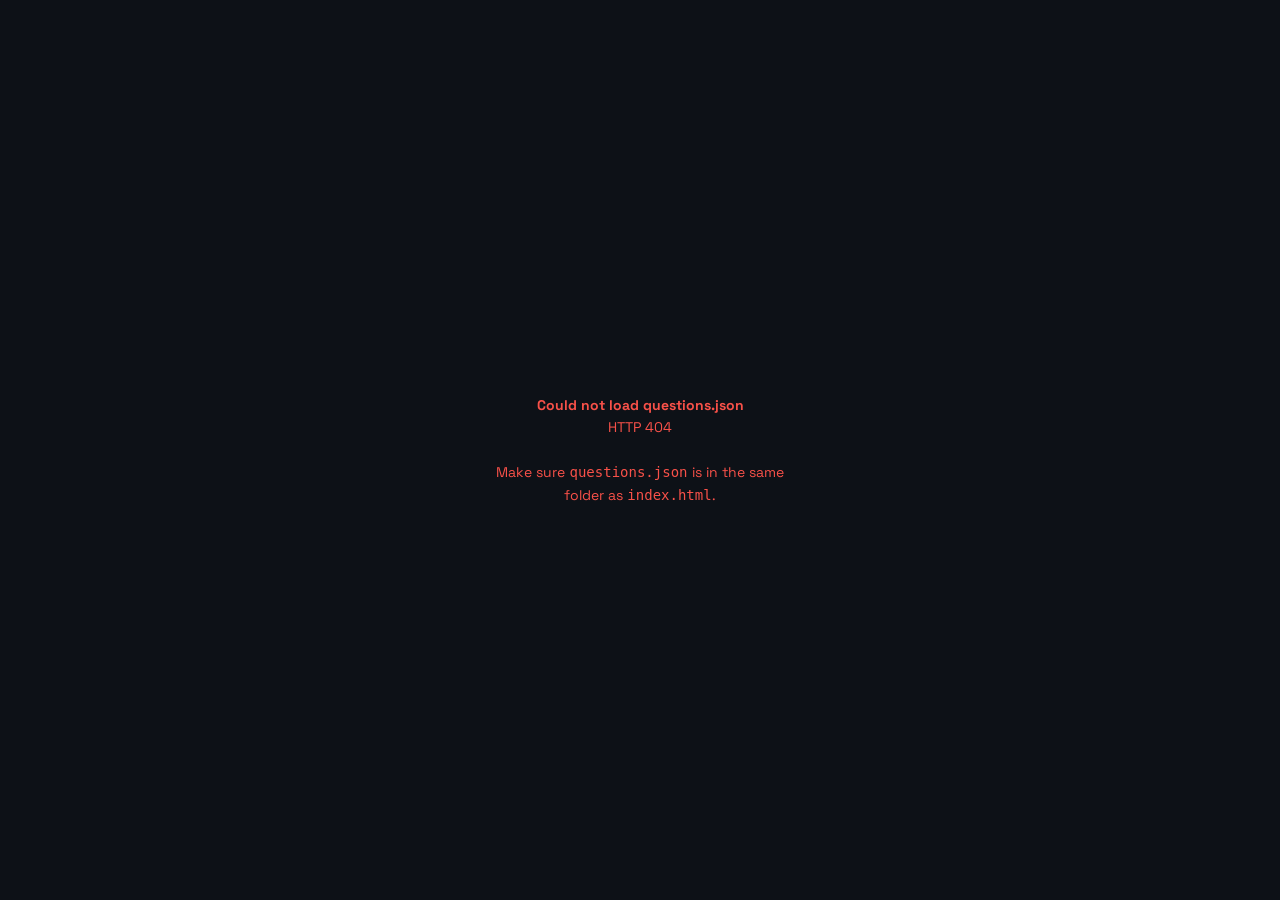
==== commit ada9c400: "added all questions and more questions" ====
--- a/index.html
+++ b/index.html
@@ -8,7 +8,67 @@
   <link
     href="https://fonts.googleapis.com/css2?family=Space+Grotesk:wght@300;400;500;600;700&family=JetBrains+Mono:wght@400;600&display=swap"
     rel="stylesheet">
-  <link href="index.css" rel="stylesheet">
+  <link href="/index.css" rel="stylesheet">
+  <style>
+    /* Question Count Toggle */
+    .count-row {
+      display: flex;
+      align-items: center;
+      gap: 12px;
+      flex-wrap: wrap;
+    }
+    .count-toggle {
+      display: flex;
+      background: var(--bg2, #1a1a2e);
+      border-radius: 10px;
+      padding: 4px;
+      gap: 4px;
+      border: 1px solid var(--border, rgba(255,255,255,0.1));
+    }
+    .count-toggle-btn {
+      padding: 6px 16px;
+      border-radius: 7px;
+      border: none;
+      background: transparent;
+      color: var(--text2, #aaa);
+      font-size: 13px;
+      font-weight: 500;
+      cursor: pointer;
+      transition: all 0.2s;
+      white-space: nowrap;
+    }
+    .count-toggle-btn.on {
+      background: var(--accent, #7c5cfc);
+      color: #fff;
+    }
+    .count-toggle-btn:hover:not(.on) {
+      color: var(--text1, #fff);
+    }
+    .count-slider-wrap {
+      display: flex;
+      align-items: center;
+      gap: 10px;
+      flex: 1;
+      min-width: 180px;
+    }
+    .count-slider-wrap.hidden {
+      display: none;
+    }
+    .count-all-badge {
+      display: inline-flex;
+      align-items: center;
+      gap: 6px;
+      padding: 6px 14px;
+      border-radius: 8px;
+      background: var(--green, #22c55e);
+      color: #fff;
+      font-size: 13px;
+      font-weight: 600;
+    }
+    .count-all-badge.hidden {
+      display: none;
+    }
+  </style>
 </head>
 
 <body>
@@ -62,7 +122,7 @@
           <div class="mode-pill on" data-mode="topic" onclick="pickMode(this)">🎯 Topic Focus</div>
           <div class="mode-pill" data-mode="mixed" onclick="pickMode(this)">🔀 Mixed Topics</div>
           <div class="mode-pill" data-mode="full" onclick="pickMode(this)">📋 Full Mock Exam</div>
-          <div class="mode-pill" onclick="showAllQuestions()">📖 Revision</div>
+          <div class="mode-pill" onclick="showAllQuestions()">📖Revision</div>
         </div>
 
         <div id="topicBlock">
@@ -70,10 +130,27 @@
           <div class="topics-grid" id="topicsGrid"></div>
         </div>
 
+        <!-- UPDATED: Question count row with toggle -->
         <div class="count-row">
           <div class="count-lbl">Questions:</div>
-          <input type="range" id="qSlider" min="5" max="50" value="20" oninput="setCount(this.value)">
-          <div class="count-val" id="qVal">20</div>
+
+          <!-- Toggle between All / Custom -->
+          <div class="count-toggle">
+            <button class="count-toggle-btn" id="btnAll" onclick="setCountMode('all')">All</button>
+            <button class="count-toggle-btn on" id="btnCustom" onclick="setCountMode('custom')">Custom</button>
+          </div>
+
+          <!-- Slider (shown when Custom) -->
+          <div class="count-slider-wrap" id="sliderWrap">
+            <input type="range" id="qSlider" min="5" max="50" value="20" oninput="setCount(this.value)">
+            <div class="count-val" id="qVal">20</div>
+          </div>
+
+          <!-- All badge (shown when All) -->
+          <div class="count-all-badge hidden" id="allBadge">
+            <span>✦</span>
+            <span id="allBadgeCount">— questions</span>
+          </div>
         </div>
 
         <button class="btn-start" id="startBtn" onclick="startQuiz()">Start Quiz →</button>
@@ -176,16 +253,31 @@
 
     let ALL = [];
     let mode = "topic", selTopics = [], qCount = 20;
+    let countMode = "custom"; // "all" or "custom"
     let quiz = [], idx = 0, score = 0, answers = [];
     let timer = null, timeLeft = 0;
+
+    // ── Count mode toggle ──
+    function setCountMode(m) {
+      countMode = m;
+      document.getElementById("btnAll").classList.toggle("on", m === "all");
+      document.getElementById("btnCustom").classList.toggle("on", m === "custom");
+      document.getElementById("sliderWrap").classList.toggle("hidden", m === "all");
+      document.getElementById("allBadge").classList.toggle("hidden", m === "custom");
+      updateAllBadge();
+    }
+
+    function updateAllBadge() {
+      const pool = ALL.filter(q => selTopics.includes(q.topic));
+      document.getElementById("allBadgeCount").textContent = pool.length + " questions";
+    }
 
     // ── LOAD questions.json ──
     async function loadQuestions() {
       try {
-        const res = await fetch("questions1.json");
+        const res = await fetch("questions2.json");
         if (!res.ok) throw new Error(`HTTP ${res.status}`);
         ALL = await res.json();
-        // Validate basic structure
         if (!Array.isArray(ALL) || ALL.length === 0) throw new Error("questions.json is empty or invalid");
         onLoaded();
       } catch (err) {
@@ -208,10 +300,10 @@
       document.getElementById("topbarQCount").textContent = total + " questions";
       buildTopicGrid();
       loadStats();
-      // default select first topic
       const first = document.querySelector(".topic-tile");
       if (first) { first.classList.add("on"); selTopics = [first.dataset.topic]; }
       updateStart();
+      updateAllBadge();
     }
 
     function buildTopicGrid() {
@@ -259,7 +351,13 @@
         selTopics = [...TOPICS];
         const max = Math.min(ALL.length, 65);
         sl.max = max; sl.value = max; setCount(max);
+        // Force custom mode for full exam
+        setCountMode("custom");
+        document.getElementById("btnAll").disabled = true;
+        document.getElementById("btnCustom").disabled = true;
       } else {
+        document.getElementById("btnAll").disabled = false;
+        document.getElementById("btnCustom").disabled = false;
         tb.style.display = "";
         sl.max = 50;
         if (parseInt(sl.value) > 50) { sl.value = 50; setCount(50); }
@@ -269,6 +367,7 @@
         }
       }
       updateStart();
+      updateAllBadge();
     }
 
     function toggleTopic(el) {
@@ -286,6 +385,7 @@
         }
       }
       updateStart();
+      updateAllBadge();
     }
 
     function setCount(v) { document.getElementById("qVal").textContent = v; qCount = parseInt(v); }
@@ -302,7 +402,11 @@
 
     function startQuiz() {
       let pool = ALL.filter(q => selTopics.includes(q.topic));
-      pool = shuffle(pool).slice(0, qCount);
+      pool = shuffle(pool);
+      // Use all questions if "All" mode selected, otherwise slice to qCount
+      if (countMode !== "all") {
+        pool = pool.slice(0, qCount);
+      }
       if (!pool.length) { alert("No questions for selected topics!"); return; }
       quiz = pool; idx = 0; score = 0; answers = [];
       show("quizScreen");
@@ -487,7 +591,6 @@
       }).join("");
     }
 
-    // Start by loading the external JSON
     loadQuestions();
   </script>
 </body>
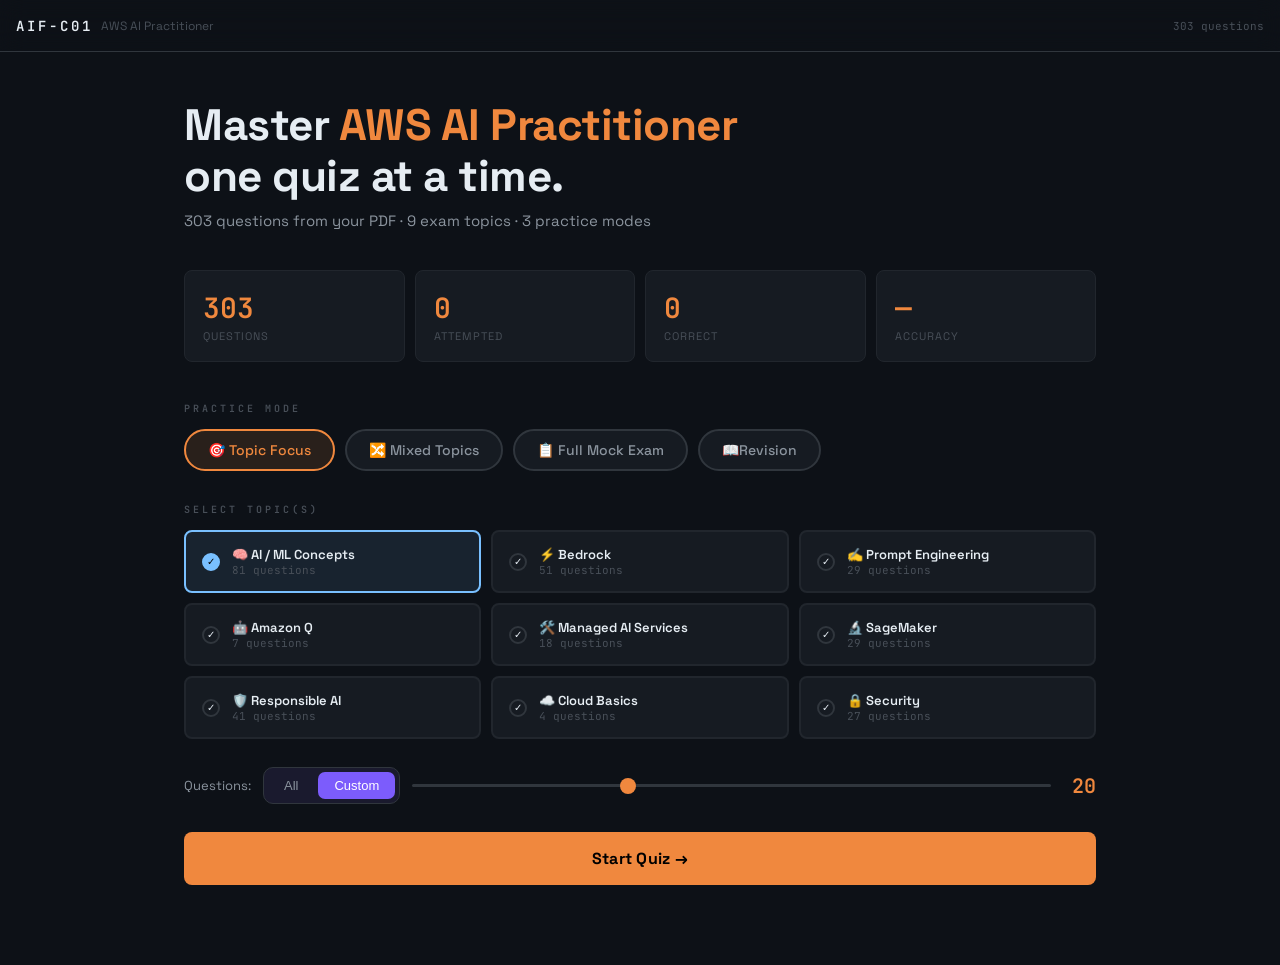
==== commit c9c24fd8: "css issue fic" ====
--- a/index.html
+++ b/index.html
@@ -8,7 +8,7 @@
   <link
     href="https://fonts.googleapis.com/css2?family=Space+Grotesk:wght@300;400;500;600;700&family=JetBrains+Mono:wght@400;600&display=swap"
     rel="stylesheet">
-  <link href="/index.css" rel="stylesheet">
+  <link href="index.css" rel="stylesheet">
   <style>
     /* Question Count Toggle */
     .count-row {
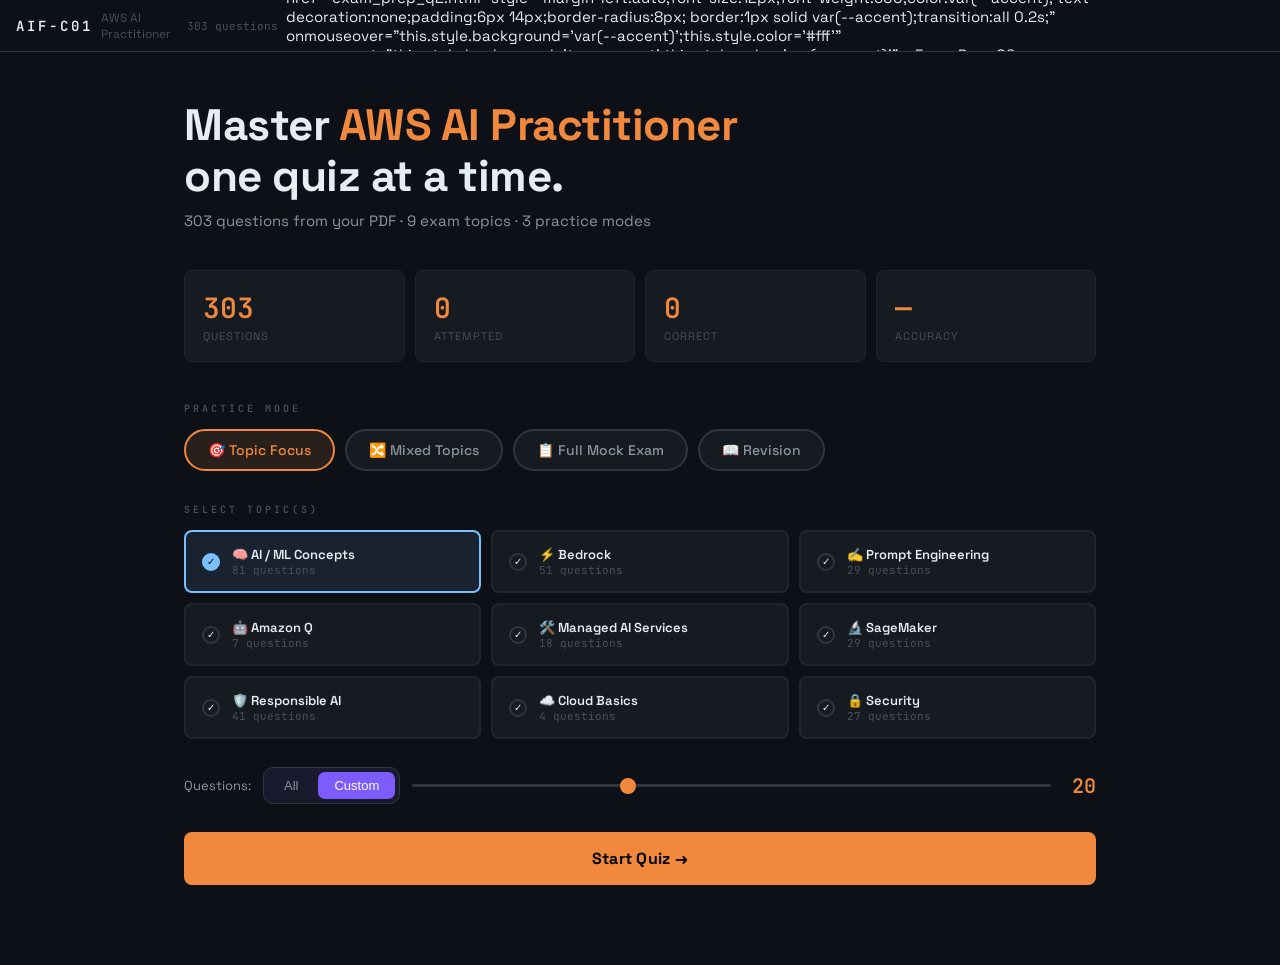
==== commit 4c09a3be: "added link to exam prep Removed unnecessary comments and cleaned up HTML structure." ====
--- a/index.html
+++ b/index.html
@@ -10,7 +10,6 @@
     rel="stylesheet">
   <link href="index.css" rel="stylesheet">
   <style>
-    /* Question Count Toggle */
     .count-row {
       display: flex;
       align-items: center;
@@ -90,6 +89,18 @@
       <div class="topbar-stat" id="globalStat" style="display:none">
         Session <b id="globalPct">—</b>
       </div>
+
+      <!-- ✅ Exam Prep Q2 link -->
+      
+        href="exam_prep_q2.html"
+        style="margin-left:auto;font-size:12px;font-weight:600;color:var(--accent);
+               text-decoration:none;padding:6px 14px;border-radius:8px;
+               border:1px solid var(--accent);transition:all 0.2s;"
+        onmouseover="this.style.background='var(--accent)';this.style.color='#fff'"
+        onmouseout="this.style.background='transparent';this.style.color='var(--accent)'"
+      >
+        Exam Prep Q2 →
+      </a>
     </div>
 
     <!-- HOME -->
@@ -122,7 +133,7 @@
           <div class="mode-pill on" data-mode="topic" onclick="pickMode(this)">🎯 Topic Focus</div>
           <div class="mode-pill" data-mode="mixed" onclick="pickMode(this)">🔀 Mixed Topics</div>
           <div class="mode-pill" data-mode="full" onclick="pickMode(this)">📋 Full Mock Exam</div>
-          <div class="mode-pill" onclick="showAllQuestions()">📖Revision</div>
+          <div class="mode-pill" onclick="showAllQuestions()">📖 Revision</div>
         </div>
 
         <div id="topicBlock">
@@ -130,23 +141,16 @@
           <div class="topics-grid" id="topicsGrid"></div>
         </div>
 
-        <!-- UPDATED: Question count row with toggle -->
         <div class="count-row">
           <div class="count-lbl">Questions:</div>
-
-          <!-- Toggle between All / Custom -->
           <div class="count-toggle">
             <button class="count-toggle-btn" id="btnAll" onclick="setCountMode('all')">All</button>
             <button class="count-toggle-btn on" id="btnCustom" onclick="setCountMode('custom')">Custom</button>
           </div>
-
-          <!-- Slider (shown when Custom) -->
           <div class="count-slider-wrap" id="sliderWrap">
             <input type="range" id="qSlider" min="5" max="50" value="20" oninput="setCount(this.value)">
             <div class="count-val" id="qVal">20</div>
           </div>
-
-          <!-- All badge (shown when All) -->
           <div class="count-all-badge hidden" id="allBadge">
             <span>✦</span>
             <span id="allBadgeCount">— questions</span>
@@ -211,6 +215,7 @@
         </div>
       </div>
     </div>
+
     <!-- REVISION SCREEN -->
     <div id="revisionScreen" class="screen">
       <div class="results-wrap">
@@ -253,11 +258,10 @@
 
     let ALL = [];
     let mode = "topic", selTopics = [], qCount = 20;
-    let countMode = "custom"; // "all" or "custom"
+    let countMode = "custom";
     let quiz = [], idx = 0, score = 0, answers = [];
     let timer = null, timeLeft = 0;
 
-    // ── Count mode toggle ──
     function setCountMode(m) {
       countMode = m;
       document.getElementById("btnAll").classList.toggle("on", m === "all");
@@ -272,7 +276,6 @@
       document.getElementById("allBadgeCount").textContent = pool.length + " questions";
     }
 
-    // ── LOAD questions.json ──
     async function loadQuestions() {
       try {
         const res = await fetch("questions2.json");
@@ -284,7 +287,7 @@
         document.getElementById("loadError").classList.remove("hidden");
         document.getElementById("loadError").innerHTML =
           `<strong>Could not load questions.json</strong><br>${err.message}<br><br>
-       Make sure <code>questions.json</code> is in the same folder as <code>index.html</code>.`;
+           Make sure <code>questions.json</code> is in the same folder as <code>index.html</code>.`;
         document.querySelector(".loader-ring").style.display = "none";
         document.querySelector(".loader-text").style.display = "none";
       }
@@ -311,12 +314,12 @@
       g.innerHTML = TOPICS.map(t => {
         const cnt = ALL.filter(q => q.topic === t).length;
         return `<div class="topic-tile" data-topic="${t}" onclick="toggleTopic(this)">
-      <div class="t-check">✓</div>
-      <div class="t-info">
-        <div class="t-name">${T_ICON[t]} ${t}</div>
-        <div class="t-count">${cnt} questions</div>
-      </div>
-    </div>`;
+          <div class="t-check">✓</div>
+          <div class="t-info">
+            <div class="t-name">${T_ICON[t]} ${t}</div>
+            <div class="t-count">${cnt} questions</div>
+          </div>
+        </div>`;
       }).join("");
     }
 
@@ -351,7 +354,6 @@
         selTopics = [...TOPICS];
         const max = Math.min(ALL.length, 65);
         sl.max = max; sl.value = max; setCount(max);
-        // Force custom mode for full exam
         setCountMode("custom");
         document.getElementById("btnAll").disabled = true;
         document.getElementById("btnCustom").disabled = true;
@@ -403,10 +405,7 @@
     function startQuiz() {
       let pool = ALL.filter(q => selTopics.includes(q.topic));
       pool = shuffle(pool);
-      // Use all questions if "All" mode selected, otherwise slice to qCount
-      if (countMode !== "all") {
-        pool = pool.slice(0, qCount);
-      }
+      if (countMode !== "all") pool = pool.slice(0, qCount);
       if (!pool.length) { alert("No questions for selected topics!"); return; }
       quiz = pool; idx = 0; score = 0; answers = [];
       show("quizScreen");
@@ -451,8 +450,8 @@
       const opts = document.getElementById("optsDiv");
       opts.innerHTML = Object.entries(q.options).map(([k, v]) =>
         `<div class="opt" data-k="${k}" onclick="pick(this,'${k}')">
-       <div class="opt-key">${k}</div><div>${v}</div>
-     </div>`
+           <div class="opt-key">${k}</div><div>${v}</div>
+         </div>`
       ).join("");
     }
 
@@ -530,10 +529,10 @@
           const p = Math.round(s.c / s.t * 100);
           const col = p >= 70 ? "var(--green)" : p >= 50 ? "var(--orange)" : "var(--red)";
           return `<div class="tbar-row">
-        <div class="tbar-name">${T_ICON[t] || ""} ${t} (${s.c}/${s.t})</div>
-        <div class="tbar-bg"><div class="tbar-fill" style="width:${p}%;background:${col}"></div></div>
-        <div class="tbar-pct" style="color:${col}">${p}%</div>
-      </div>`;
+            <div class="tbar-name">${T_ICON[t] || ""} ${t} (${s.c}/${s.t})</div>
+            <div class="tbar-bg"><div class="tbar-fill" style="width:${p}%;background:${col}"></div></div>
+            <div class="tbar-pct" style="color:${col}">${p}%</div>
+          </div>`;
         }).join("");
       document.getElementById("reviewPanel").classList.add("hidden");
     }
@@ -542,13 +541,13 @@
       const panel = document.getElementById("reviewPanel");
       panel.classList.remove("hidden");
       document.getElementById("reviewItems").innerHTML = answers.map((a, i) => `
-    <div class="review-item ${a.correct ? "ok" : "bad"}">
-      <div class="ri-q"><strong>Q${i + 1}.</strong> ${a.q.question}</div>
-      <div class="ri-a">
-        ${!a.correct ? `<div class="ri-wrong">✗ Your answer: ${a.selected}) ${a.q.options[a.selected] || ""}</div>` : ""}
-        <div class="ri-right">✓ Correct: ${a.q.answer}) ${a.q.options[a.q.answer]}</div>
-      </div>
-    </div>`
+        <div class="review-item ${a.correct ? "ok" : "bad"}">
+          <div class="ri-q"><strong>Q${i + 1}.</strong> ${a.q.question}</div>
+          <div class="ri-a">
+            ${!a.correct ? `<div class="ri-wrong">✗ Your answer: ${a.selected}) ${a.q.options[a.selected] || ""}</div>` : ""}
+            <div class="ri-right">✓ Correct: ${a.q.answer}) ${a.q.options[a.q.answer]}</div>
+          </div>
+        </div>`
       ).join("");
       panel.scrollIntoView({ behavior: "smooth" });
     }
@@ -575,19 +574,18 @@
         const opts = Object.entries(q.options).map(([k, v]) => {
           const isCorrect = k === q.answer;
           return `<div class="rev-opt ${isCorrect ? 'rev-correct' : ''}">
-        <div class="opt-key" style="${isCorrect ? 'color:var(--green)' : ''}">${k}</div>
-        <div>${v}</div>
-      </div>`;
+            <div class="opt-key" style="${isCorrect ? 'color:var(--green)' : ''}">${k}</div>
+            <div>${v}</div>
+          </div>`;
         }).join("");
-
         return `<div class="rev-card">
-      <div class="rev-meta">
-        <span class="rev-num">Q${i + 1}</span>
-        <span class="rev-topic">${T_ICON[q.topic] || ''} ${q.topic}</span>
-      </div>
-      <div class="rev-question">${q.question}</div>
-      <div class="rev-opts">${opts}</div>
-    </div>`;
+          <div class="rev-meta">
+            <span class="rev-num">Q${i + 1}</span>
+            <span class="rev-topic">${T_ICON[q.topic] || ''} ${q.topic}</span>
+          </div>
+          <div class="rev-question">${q.question}</div>
+          <div class="rev-opts">${opts}</div>
+        </div>`;
       }).join("");
     }
 
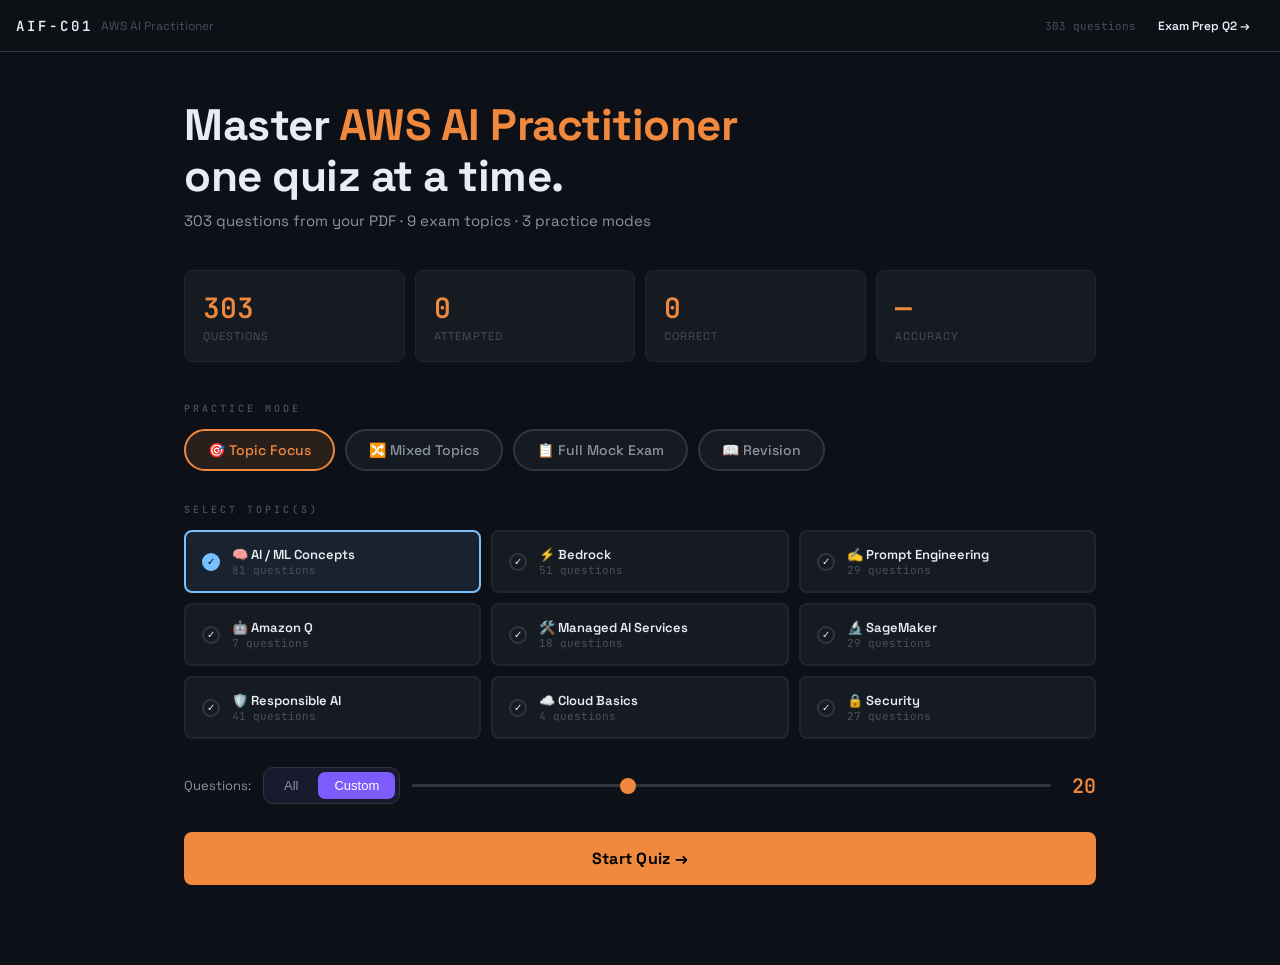
==== commit 1f50df46: "Update index.html" ====
--- a/index.html
+++ b/index.html
@@ -91,7 +91,7 @@
       </div>
 
       <!-- ✅ Exam Prep Q2 link -->
-      
+      <a
         href="exam_prep_q2.html"
         style="margin-left:auto;font-size:12px;font-weight:600;color:var(--accent);
                text-decoration:none;padding:6px 14px;border-radius:8px;
